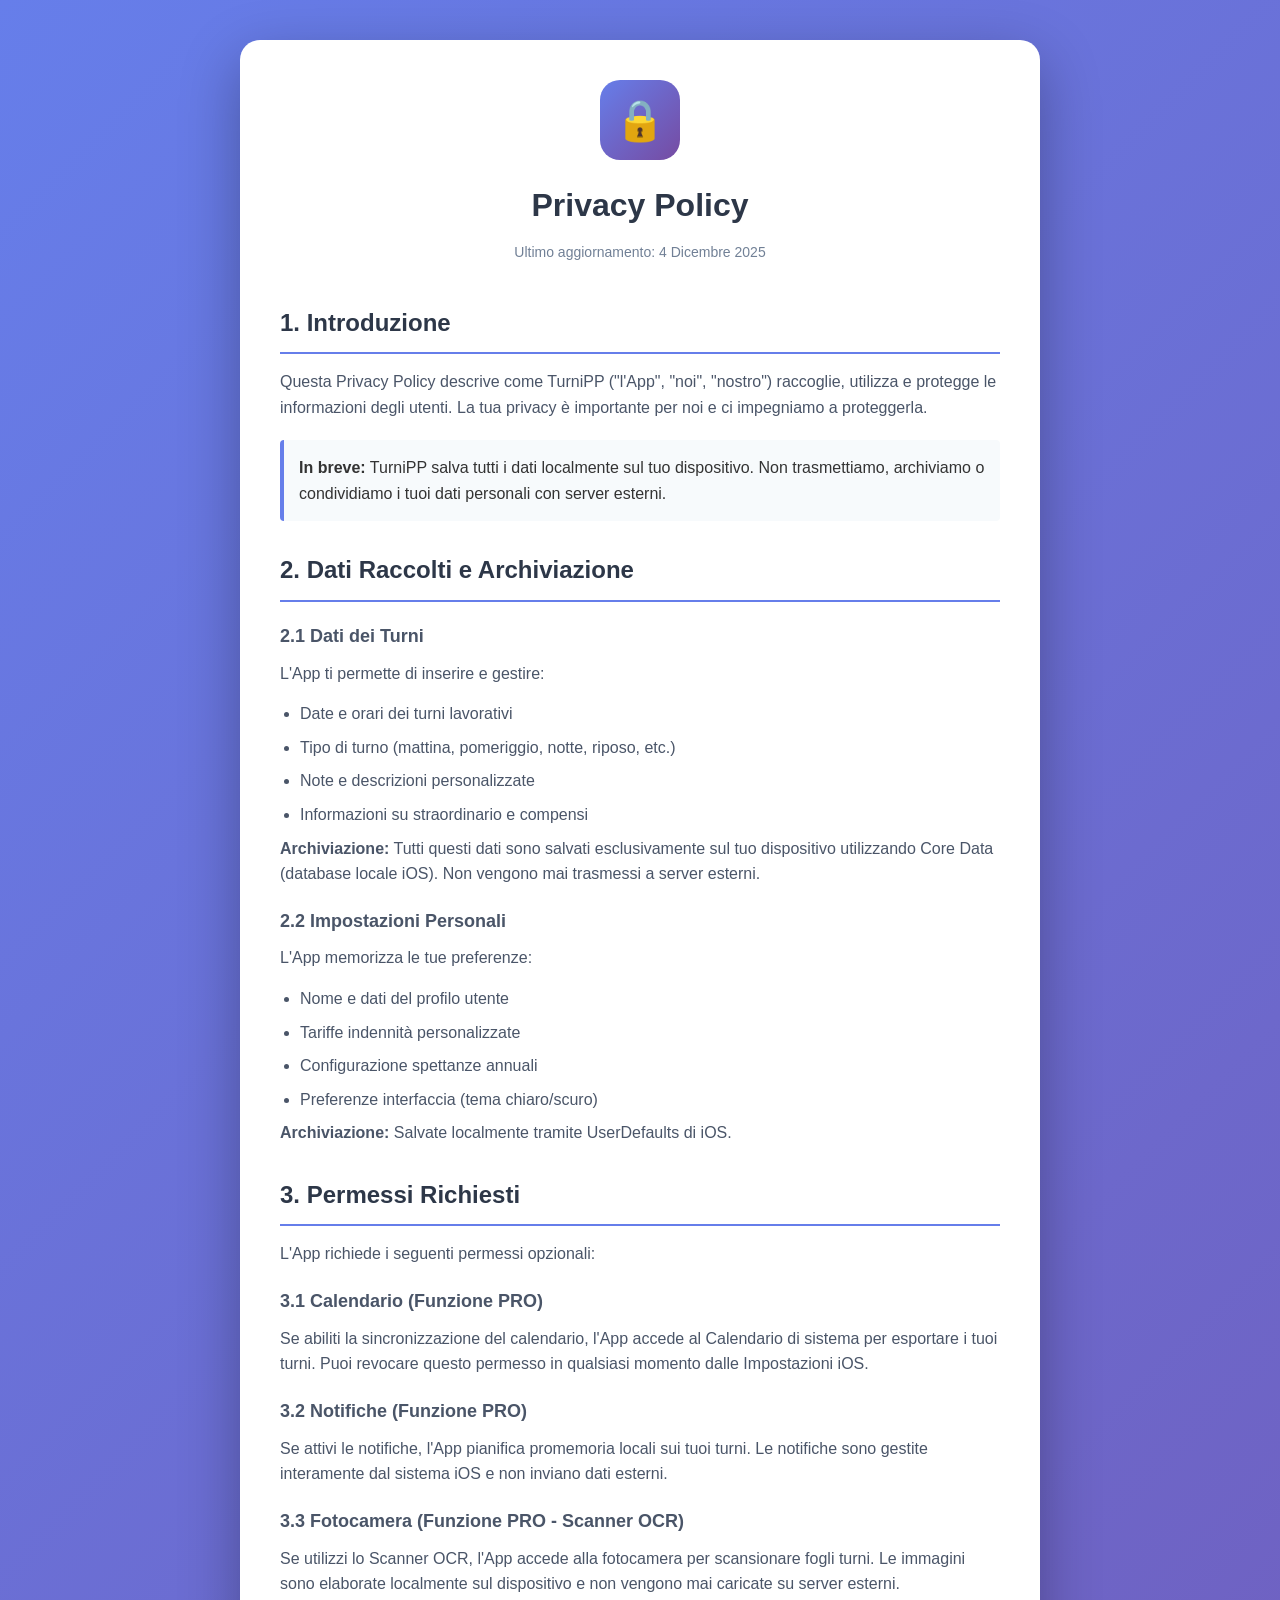
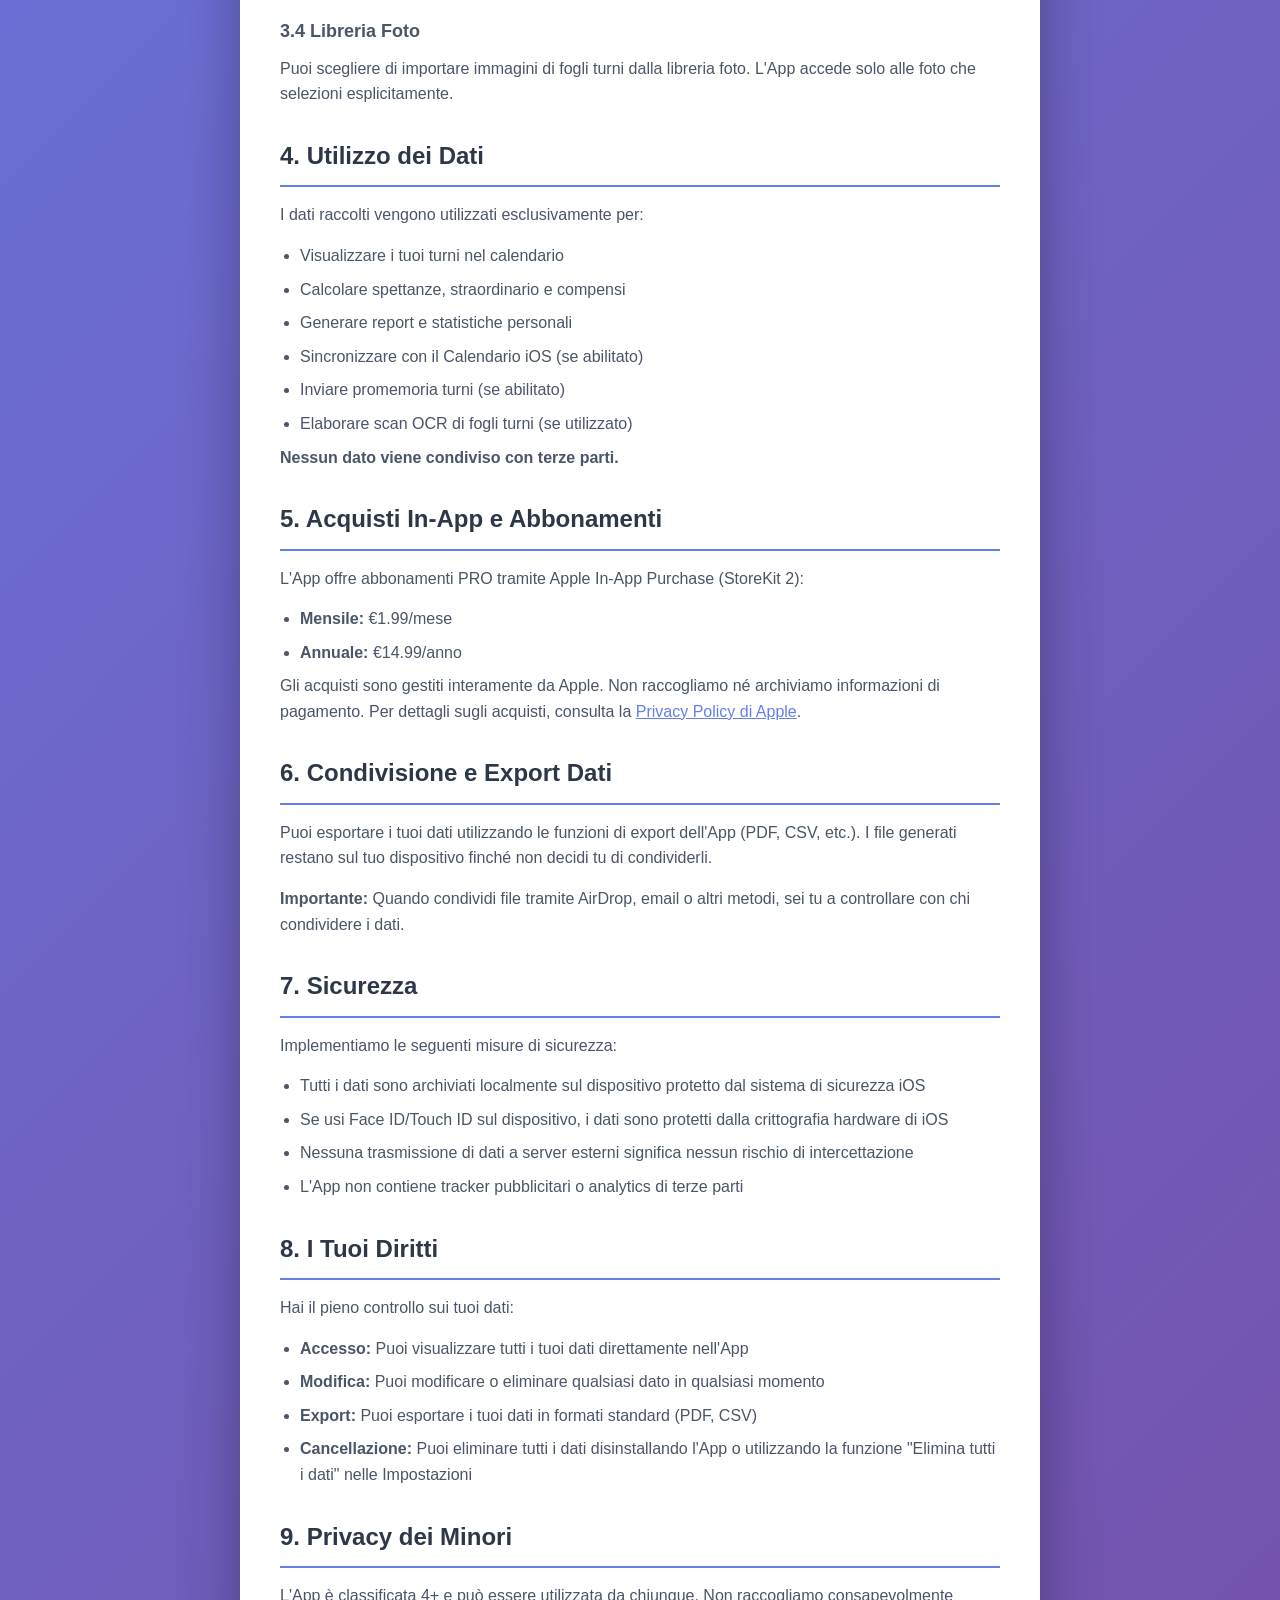
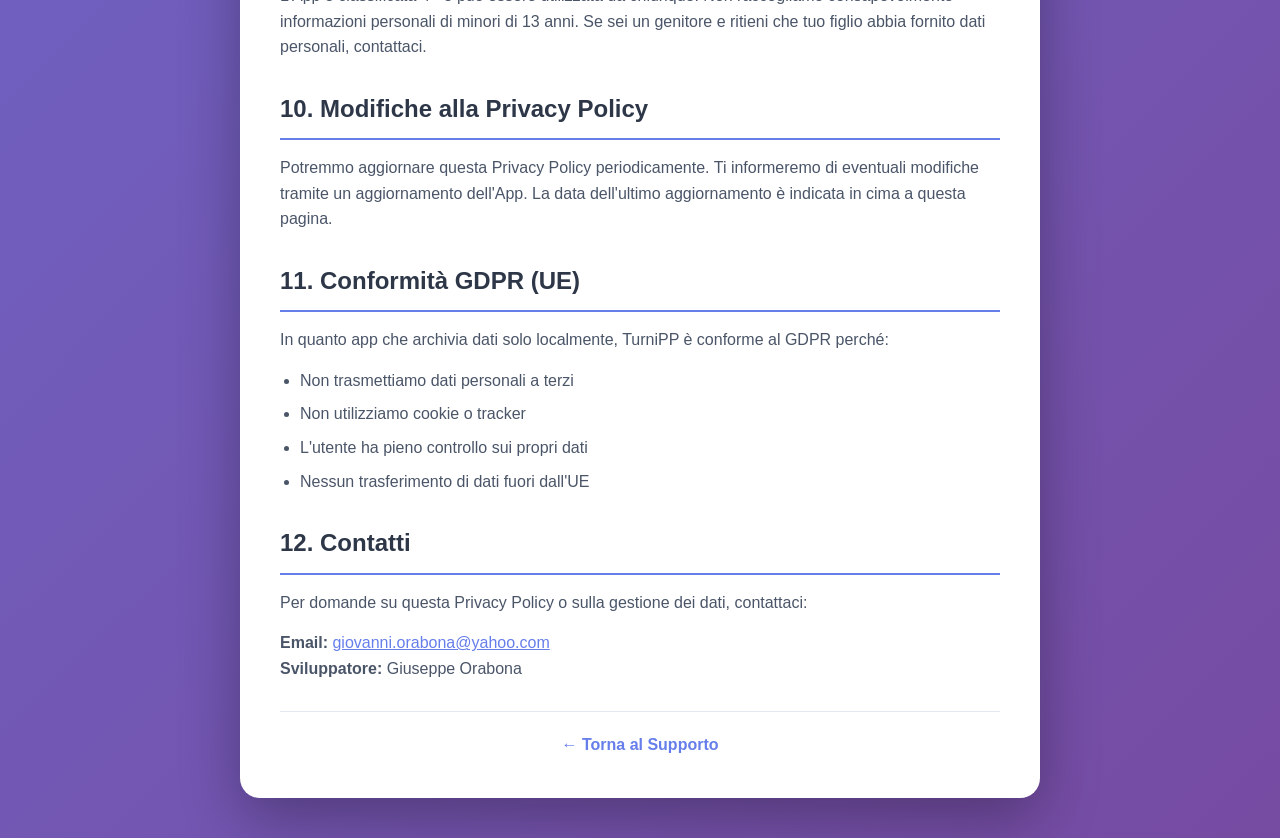
==== privacy.html @ 534ff406 "Add files via upload" ====
<!DOCTYPE html>
<html lang="it">
<head>
    <meta charset="UTF-8">
    <meta name="viewport" content="width=device-width, initial-scale=1.0">
    <title>TurniPP - Privacy Policy</title>
    <style>
        * {
            margin: 0;
            padding: 0;
            box-sizing: border-box;
        }
        body {
            font-family: -apple-system, BlinkMacSystemFont, 'Segoe UI', Roboto, Oxygen, Ubuntu, Cantarell, sans-serif;
            line-height: 1.6;
            color: #333;
            background: linear-gradient(135deg, #667eea 0%, #764ba2 100%);
            min-height: 100vh;
            padding: 40px 20px;
        }
        .container {
            max-width: 800px;
            background: white;
            border-radius: 20px;
            box-shadow: 0 20px 60px rgba(0,0,0,0.3);
            padding: 40px;
            margin: 0 auto;
        }
        .header {
            text-align: center;
            margin-bottom: 40px;
        }
        .icon {
            width: 80px;
            height: 80px;
            background: linear-gradient(135deg, #667eea 0%, #764ba2 100%);
            border-radius: 20px;
            margin: 0 auto 20px;
            display: flex;
            align-items: center;
            justify-content: center;
            font-size: 40px;
        }
        h1 {
            color: #2d3748;
            margin-bottom: 10px;
            font-size: 32px;
        }
        .date {
            color: #718096;
            font-size: 14px;
        }
        .section {
            margin-bottom: 30px;
        }
        h2 {
            color: #2d3748;
            margin-bottom: 15px;
            font-size: 24px;
            border-bottom: 2px solid #667eea;
            padding-bottom: 10px;
        }
        h3 {
            color: #4a5568;
            margin: 20px 0 10px;
            font-size: 18px;
        }
        p {
            color: #4a5568;
            margin-bottom: 15px;
        }
        ul {
            margin-left: 20px;
            color: #4a5568;
        }
        li {
            margin-bottom: 8px;
        }
        .highlight {
            background: #f7fafc;
            border-left: 4px solid #667eea;
            padding: 15px;
            margin: 20px 0;
            border-radius: 4px;
        }
        .back-link {
            text-align: center;
            margin-top: 30px;
            padding-top: 20px;
            border-top: 1px solid #e2e8f0;
        }
        .back-link a {
            color: #667eea;
            text-decoration: none;
            font-weight: 600;
        }
        .back-link a:hover {
            text-decoration: underline;
        }
    </style>
</head>
<body>
    <div class="container">
        <div class="header">
            <div class="icon">🔒</div>
            <h1>Privacy Policy</h1>
            <p class="date">Ultimo aggiornamento: 4 Dicembre 2025</p>
        </div>

        <div class="section">
            <h2>1. Introduzione</h2>
            <p>Questa Privacy Policy descrive come TurniPP ("l'App", "noi", "nostro") raccoglie, utilizza e protegge le informazioni degli utenti. La tua privacy è importante per noi e ci impegniamo a proteggerla.</p>
            <div class="highlight">
                <strong>In breve:</strong> TurniPP salva tutti i dati localmente sul tuo dispositivo. Non trasmettiamo, archiviamo o condividiamo i tuoi dati personali con server esterni.
            </div>
        </div>

        <div class="section">
            <h2>2. Dati Raccolti e Archiviazione</h2>
            <h3>2.1 Dati dei Turni</h3>
            <p>L'App ti permette di inserire e gestire:</p>
            <ul>
                <li>Date e orari dei turni lavorativi</li>
                <li>Tipo di turno (mattina, pomeriggio, notte, riposo, etc.)</li>
                <li>Note e descrizioni personalizzate</li>
                <li>Informazioni su straordinario e compensi</li>
            </ul>
            <p><strong>Archiviazione:</strong> Tutti questi dati sono salvati esclusivamente sul tuo dispositivo utilizzando Core Data (database locale iOS). Non vengono mai trasmessi a server esterni.</p>

            <h3>2.2 Impostazioni Personali</h3>
            <p>L'App memorizza le tue preferenze:</p>
            <ul>
                <li>Nome e dati del profilo utente</li>
                <li>Tariffe indennità personalizzate</li>
                <li>Configurazione spettanze annuali</li>
                <li>Preferenze interfaccia (tema chiaro/scuro)</li>
            </ul>
            <p><strong>Archiviazione:</strong> Salvate localmente tramite UserDefaults di iOS.</p>
        </div>

        <div class="section">
            <h2>3. Permessi Richiesti</h2>
            <p>L'App richiede i seguenti permessi opzionali:</p>

            <h3>3.1 Calendario (Funzione PRO)</h3>
            <p>Se abiliti la sincronizzazione del calendario, l'App accede al Calendario di sistema per esportare i tuoi turni. Puoi revocare questo permesso in qualsiasi momento dalle Impostazioni iOS.</p>

            <h3>3.2 Notifiche (Funzione PRO)</h3>
            <p>Se attivi le notifiche, l'App pianifica promemoria locali sui tuoi turni. Le notifiche sono gestite interamente dal sistema iOS e non inviano dati esterni.</p>

            <h3>3.3 Fotocamera (Funzione PRO - Scanner OCR)</h3>
            <p>Se utilizzi lo Scanner OCR, l'App accede alla fotocamera per scansionare fogli turni. Le immagini sono elaborate localmente sul dispositivo e non vengono mai caricate su server esterni.</p>

            <h3>3.4 Libreria Foto</h3>
            <p>Puoi scegliere di importare immagini di fogli turni dalla libreria foto. L'App accede solo alle foto che selezioni esplicitamente.</p>
        </div>

        <div class="section">
            <h2>4. Utilizzo dei Dati</h2>
            <p>I dati raccolti vengono utilizzati esclusivamente per:</p>
            <ul>
                <li>Visualizzare i tuoi turni nel calendario</li>
                <li>Calcolare spettanze, straordinario e compensi</li>
                <li>Generare report e statistiche personali</li>
                <li>Sincronizzare con il Calendario iOS (se abilitato)</li>
                <li>Inviare promemoria turni (se abilitato)</li>
                <li>Elaborare scan OCR di fogli turni (se utilizzato)</li>
            </ul>
            <p><strong>Nessun dato viene condiviso con terze parti.</strong></p>
        </div>

        <div class="section">
            <h2>5. Acquisti In-App e Abbonamenti</h2>
            <p>L'App offre abbonamenti PRO tramite Apple In-App Purchase (StoreKit 2):</p>
            <ul>
                <li><strong>Mensile:</strong> €1.99/mese</li>
                <li><strong>Annuale:</strong> €14.99/anno</li>
            </ul>
            <p>Gli acquisti sono gestiti interamente da Apple. Non raccogliamo né archiviamo informazioni di pagamento. Per dettagli sugli acquisti, consulta la <a href="https://www.apple.com/legal/privacy/" target="_blank" style="color: #667eea;">Privacy Policy di Apple</a>.</p>
        </div>

        <div class="section">
            <h2>6. Condivisione e Export Dati</h2>
            <p>Puoi esportare i tuoi dati utilizzando le funzioni di export dell'App (PDF, CSV, etc.). I file generati restano sul tuo dispositivo finché non decidi tu di condividerli.</p>
            <p><strong>Importante:</strong> Quando condividi file tramite AirDrop, email o altri metodi, sei tu a controllare con chi condividere i dati.</p>
        </div>

        <div class="section">
            <h2>7. Sicurezza</h2>
            <p>Implementiamo le seguenti misure di sicurezza:</p>
            <ul>
                <li>Tutti i dati sono archiviati localmente sul dispositivo protetto dal sistema di sicurezza iOS</li>
                <li>Se usi Face ID/Touch ID sul dispositivo, i dati sono protetti dalla crittografia hardware di iOS</li>
                <li>Nessuna trasmissione di dati a server esterni significa nessun rischio di intercettazione</li>
                <li>L'App non contiene tracker pubblicitari o analytics di terze parti</li>
            </ul>
        </div>

        <div class="section">
            <h2>8. I Tuoi Diritti</h2>
            <p>Hai il pieno controllo sui tuoi dati:</p>
            <ul>
                <li><strong>Accesso:</strong> Puoi visualizzare tutti i tuoi dati direttamente nell'App</li>
                <li><strong>Modifica:</strong> Puoi modificare o eliminare qualsiasi dato in qualsiasi momento</li>
                <li><strong>Export:</strong> Puoi esportare i tuoi dati in formati standard (PDF, CSV)</li>
                <li><strong>Cancellazione:</strong> Puoi eliminare tutti i dati disinstallando l'App o utilizzando la funzione "Elimina tutti i dati" nelle Impostazioni</li>
            </ul>
        </div>

        <div class="section">
            <h2>9. Privacy dei Minori</h2>
            <p>L'App è classificata 4+ e può essere utilizzata da chiunque. Non raccogliamo consapevolmente informazioni personali di minori di 13 anni. Se sei un genitore e ritieni che tuo figlio abbia fornito dati personali, contattaci.</p>
        </div>

        <div class="section">
            <h2>10. Modifiche alla Privacy Policy</h2>
            <p>Potremmo aggiornare questa Privacy Policy periodicamente. Ti informeremo di eventuali modifiche tramite un aggiornamento dell'App. La data dell'ultimo aggiornamento è indicata in cima a questa pagina.</p>
        </div>

        <div class="section">
            <h2>11. Conformità GDPR (UE)</h2>
            <p>In quanto app che archivia dati solo localmente, TurniPP è conforme al GDPR perché:</p>
            <ul>
                <li>Non trasmettiamo dati personali a terzi</li>
                <li>Non utilizziamo cookie o tracker</li>
                <li>L'utente ha pieno controllo sui propri dati</li>
                <li>Nessun trasferimento di dati fuori dall'UE</li>
            </ul>
        </div>

        <div class="section">
            <h2>12. Contatti</h2>
            <p>Per domande su questa Privacy Policy o sulla gestione dei dati, contattaci:</p>
            <p>
                <strong>Email:</strong> <a href="mailto:giovanni.orabona@yahoo.com" style="color: #667eea;">giovanni.orabona@yahoo.com</a><br>
                <strong>Sviluppatore:</strong> Giuseppe Orabona
            </p>
        </div>

        <div class="back-link">
            <a href="support.html">← Torna al Supporto</a>
        </div>
    </div>
</body>
</html>
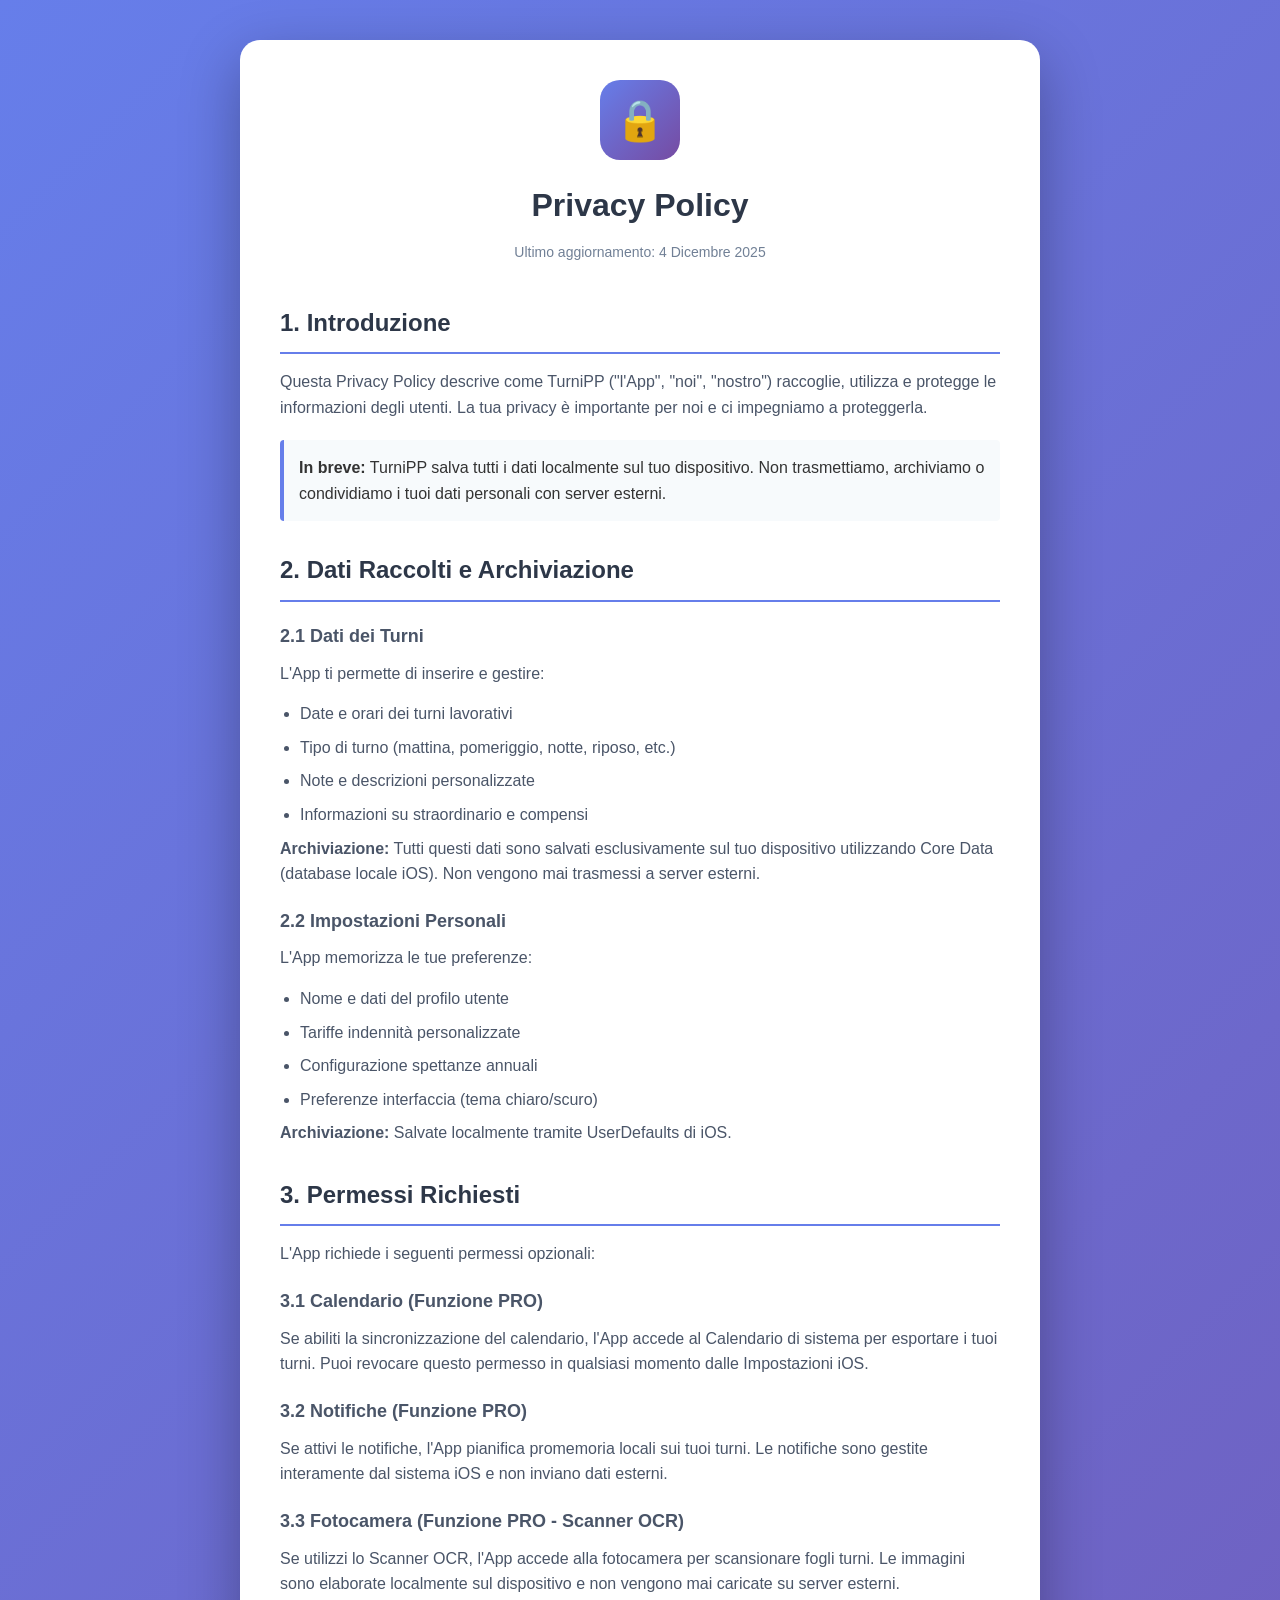
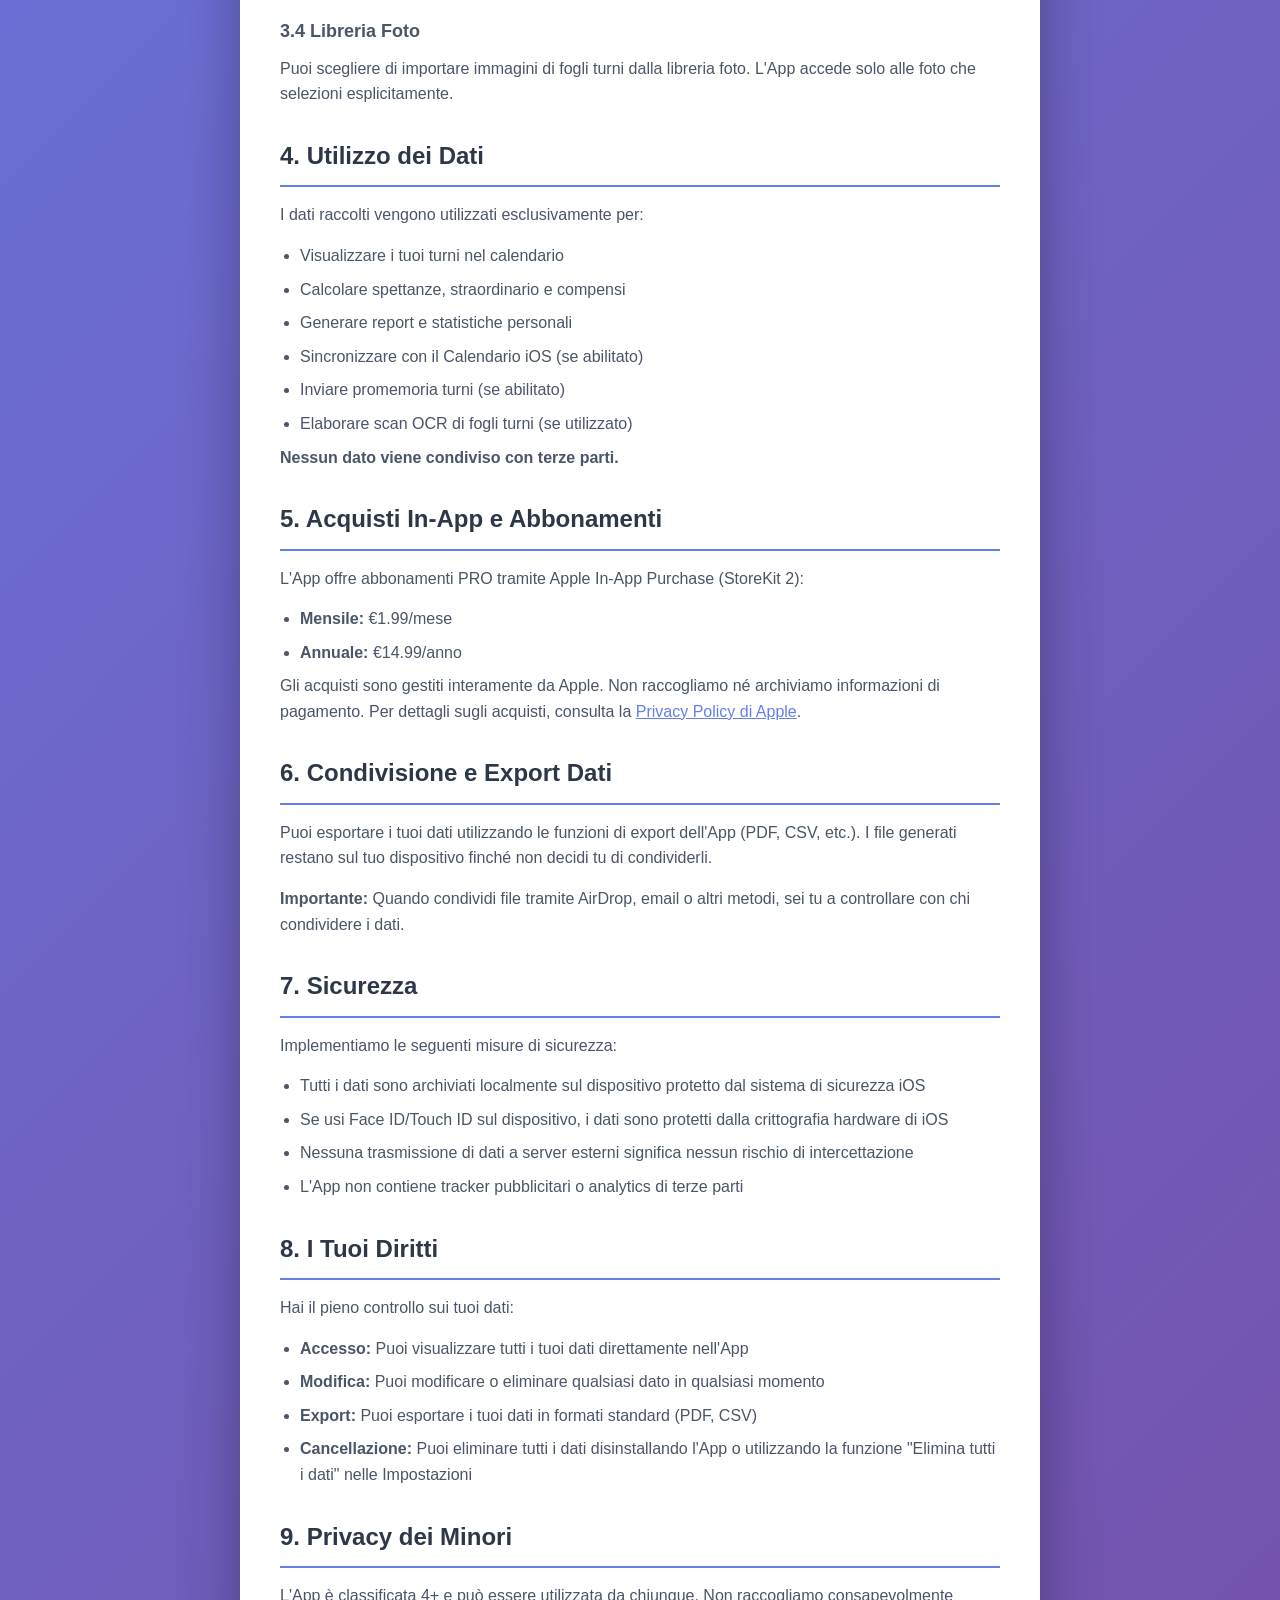
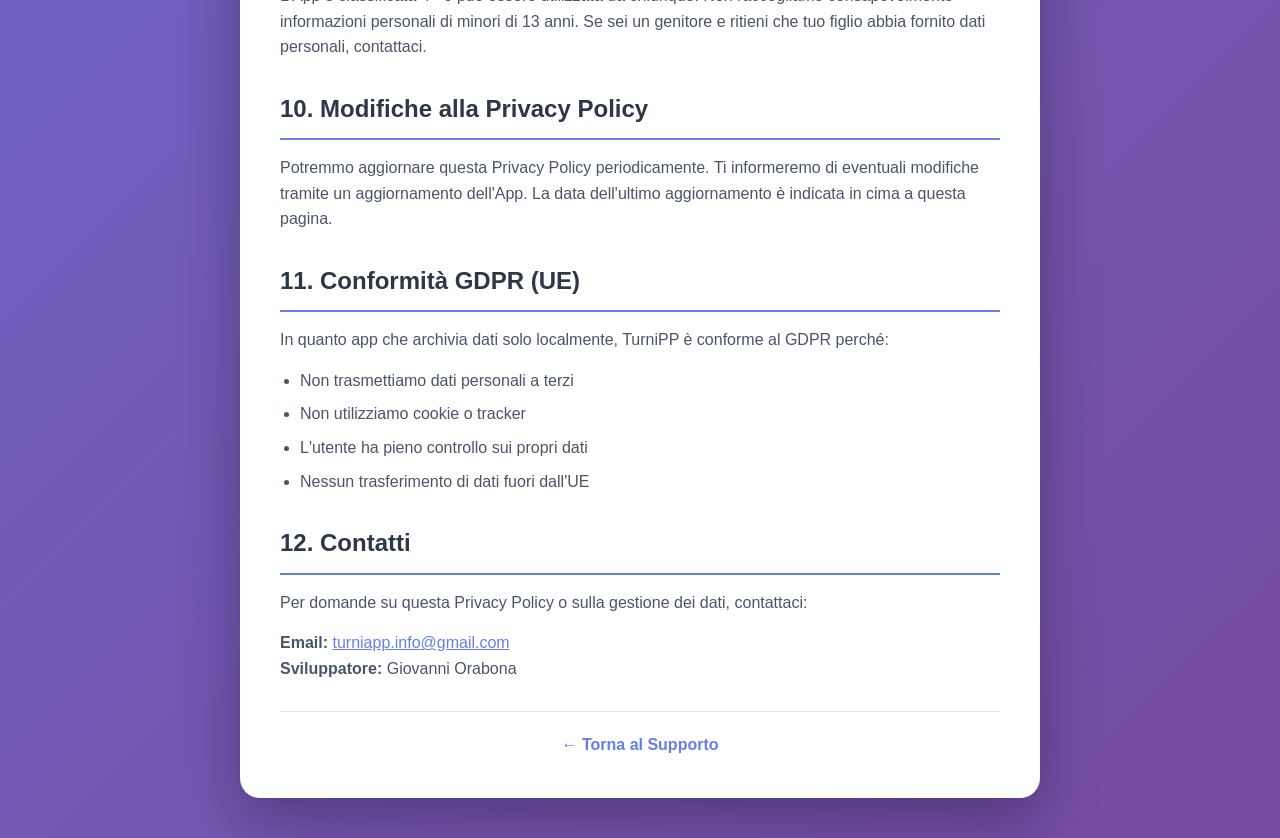
==== commit 5a914568: "Update privacy.html" ====
--- a/privacy.html
+++ b/privacy.html
@@ -232,8 +232,8 @@
             <h2>12. Contatti</h2>
             <p>Per domande su questa Privacy Policy o sulla gestione dei dati, contattaci:</p>
             <p>
-                <strong>Email:</strong> <a href="mailto:giovanni.orabona@yahoo.com" style="color: #667eea;">giovanni.orabona@yahoo.com</a><br>
-                <strong>Sviluppatore:</strong> Giuseppe Orabona
+                <strong>Email:</strong> <a href="mailto:turniapp.info@gmail.com" style="color: #667eea;">turniapp.info@gmail.com</a><br>
+                <strong>Sviluppatore:</strong> Giovanni Orabona
             </p>
         </div>
 
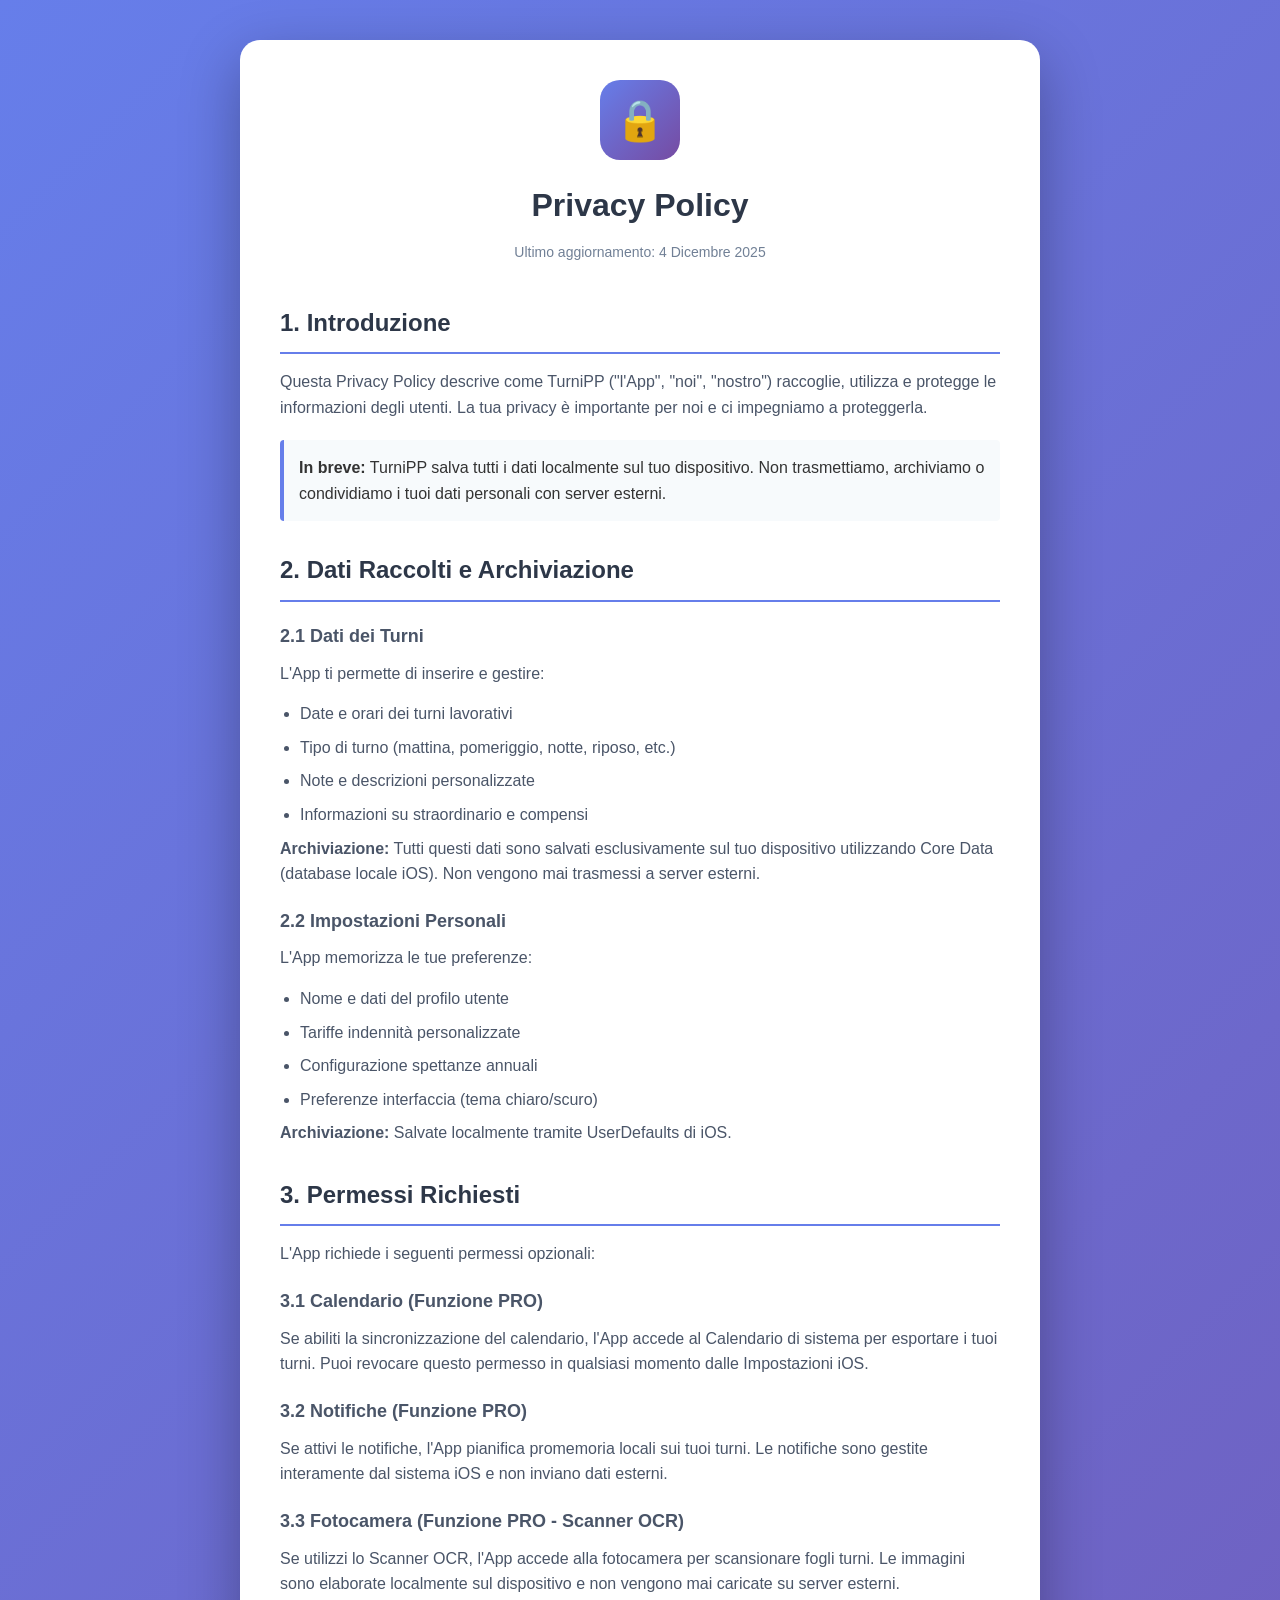
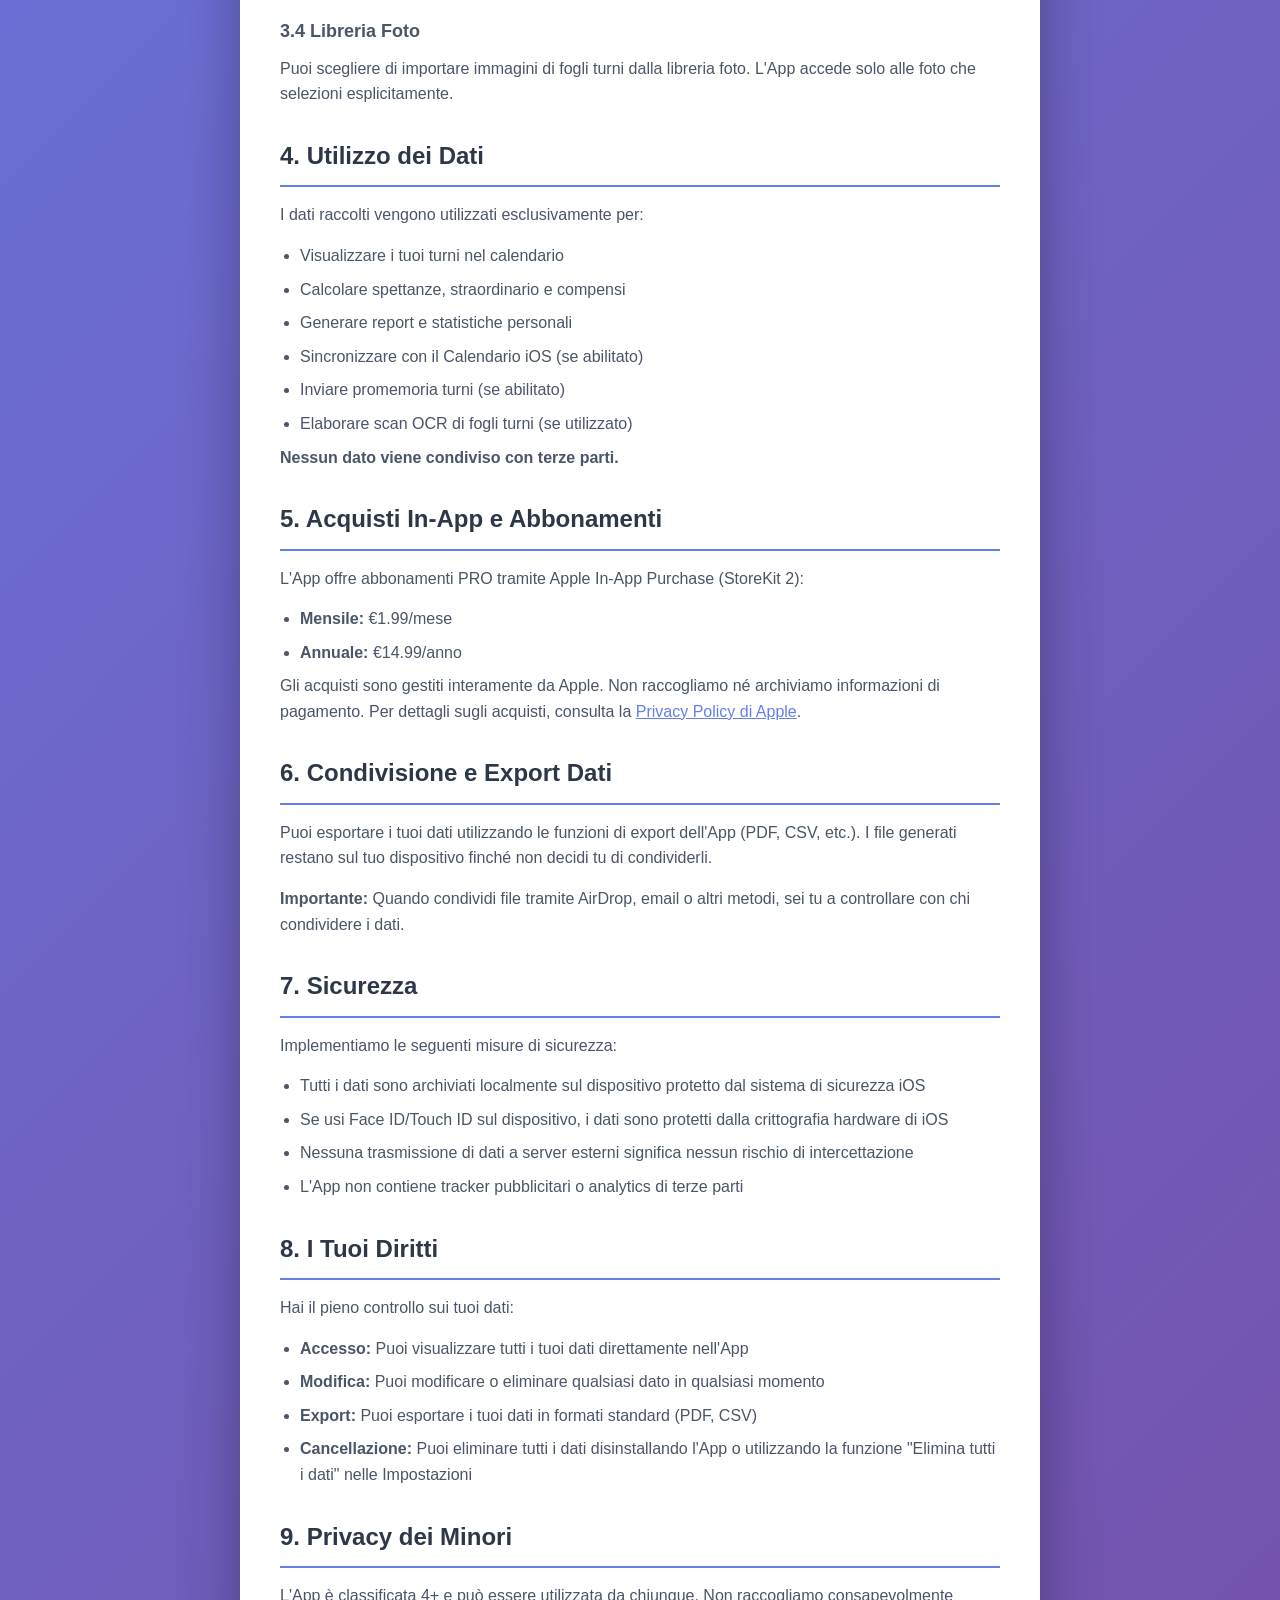
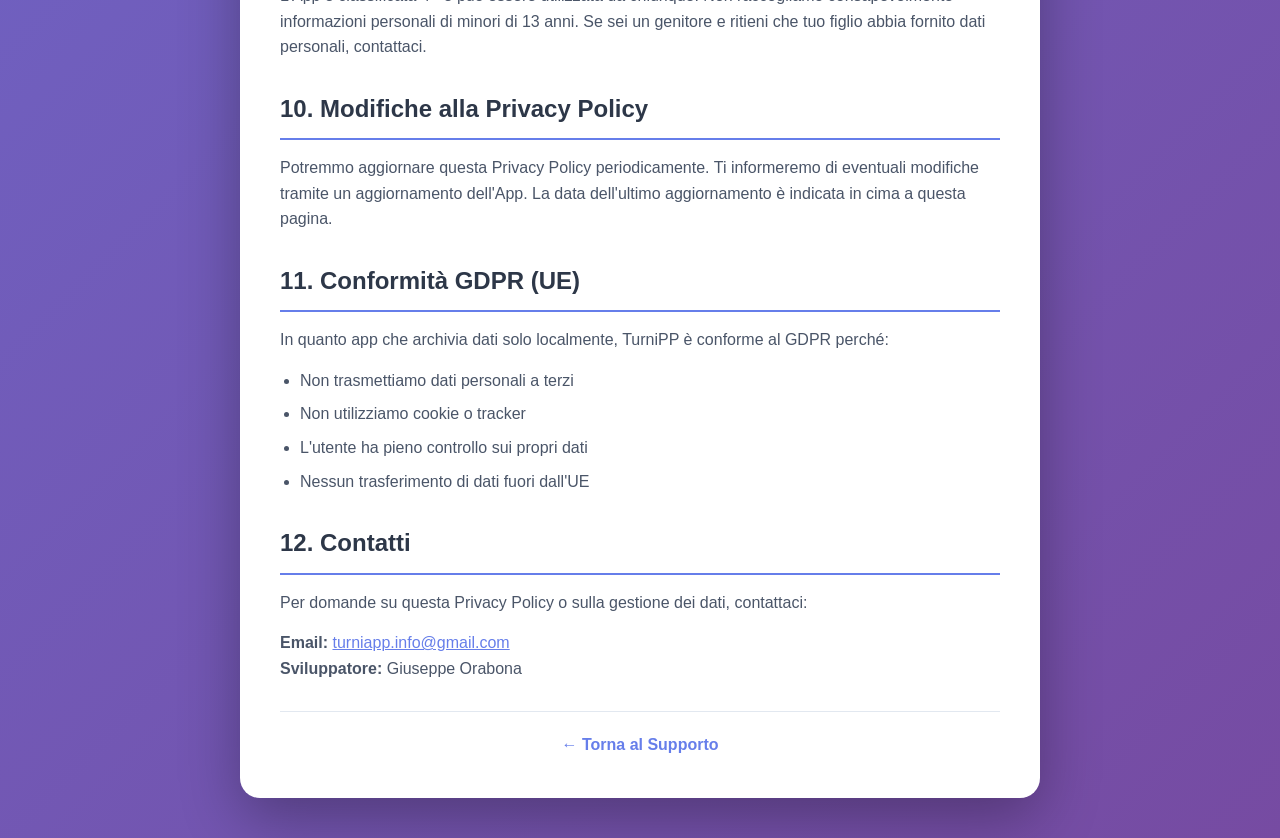
==== commit 606f9d47: "Corretto nome sviluppatore: Giuseppe Orabona" ====
--- a/privacy.html
+++ b/privacy.html
@@ -233,7 +233,7 @@
             <p>Per domande su questa Privacy Policy o sulla gestione dei dati, contattaci:</p>
             <p>
                 <strong>Email:</strong> <a href="mailto:turniapp.info@gmail.com" style="color: #667eea;">turniapp.info@gmail.com</a><br>
-                <strong>Sviluppatore:</strong> Giovanni Orabona
+                <strong>Sviluppatore:</strong> Giuseppe Orabona
             </p>
         </div>
 
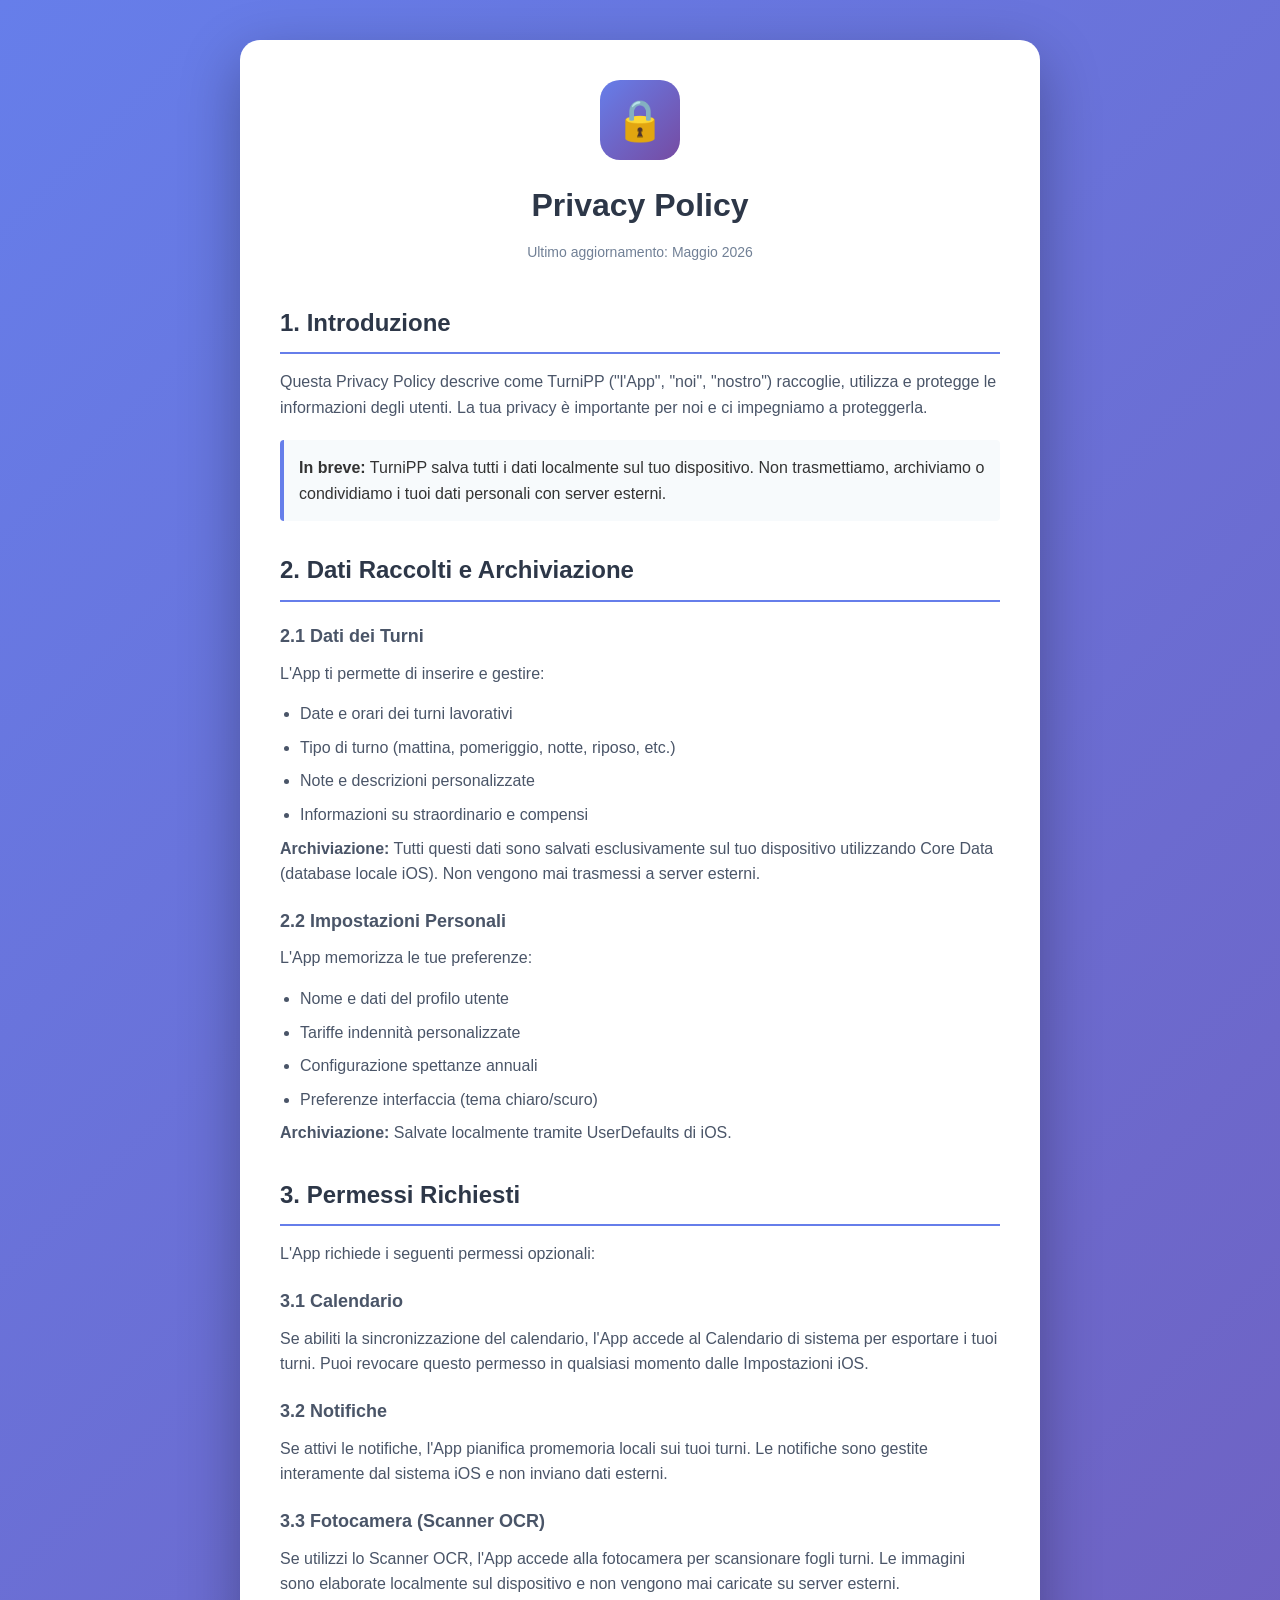
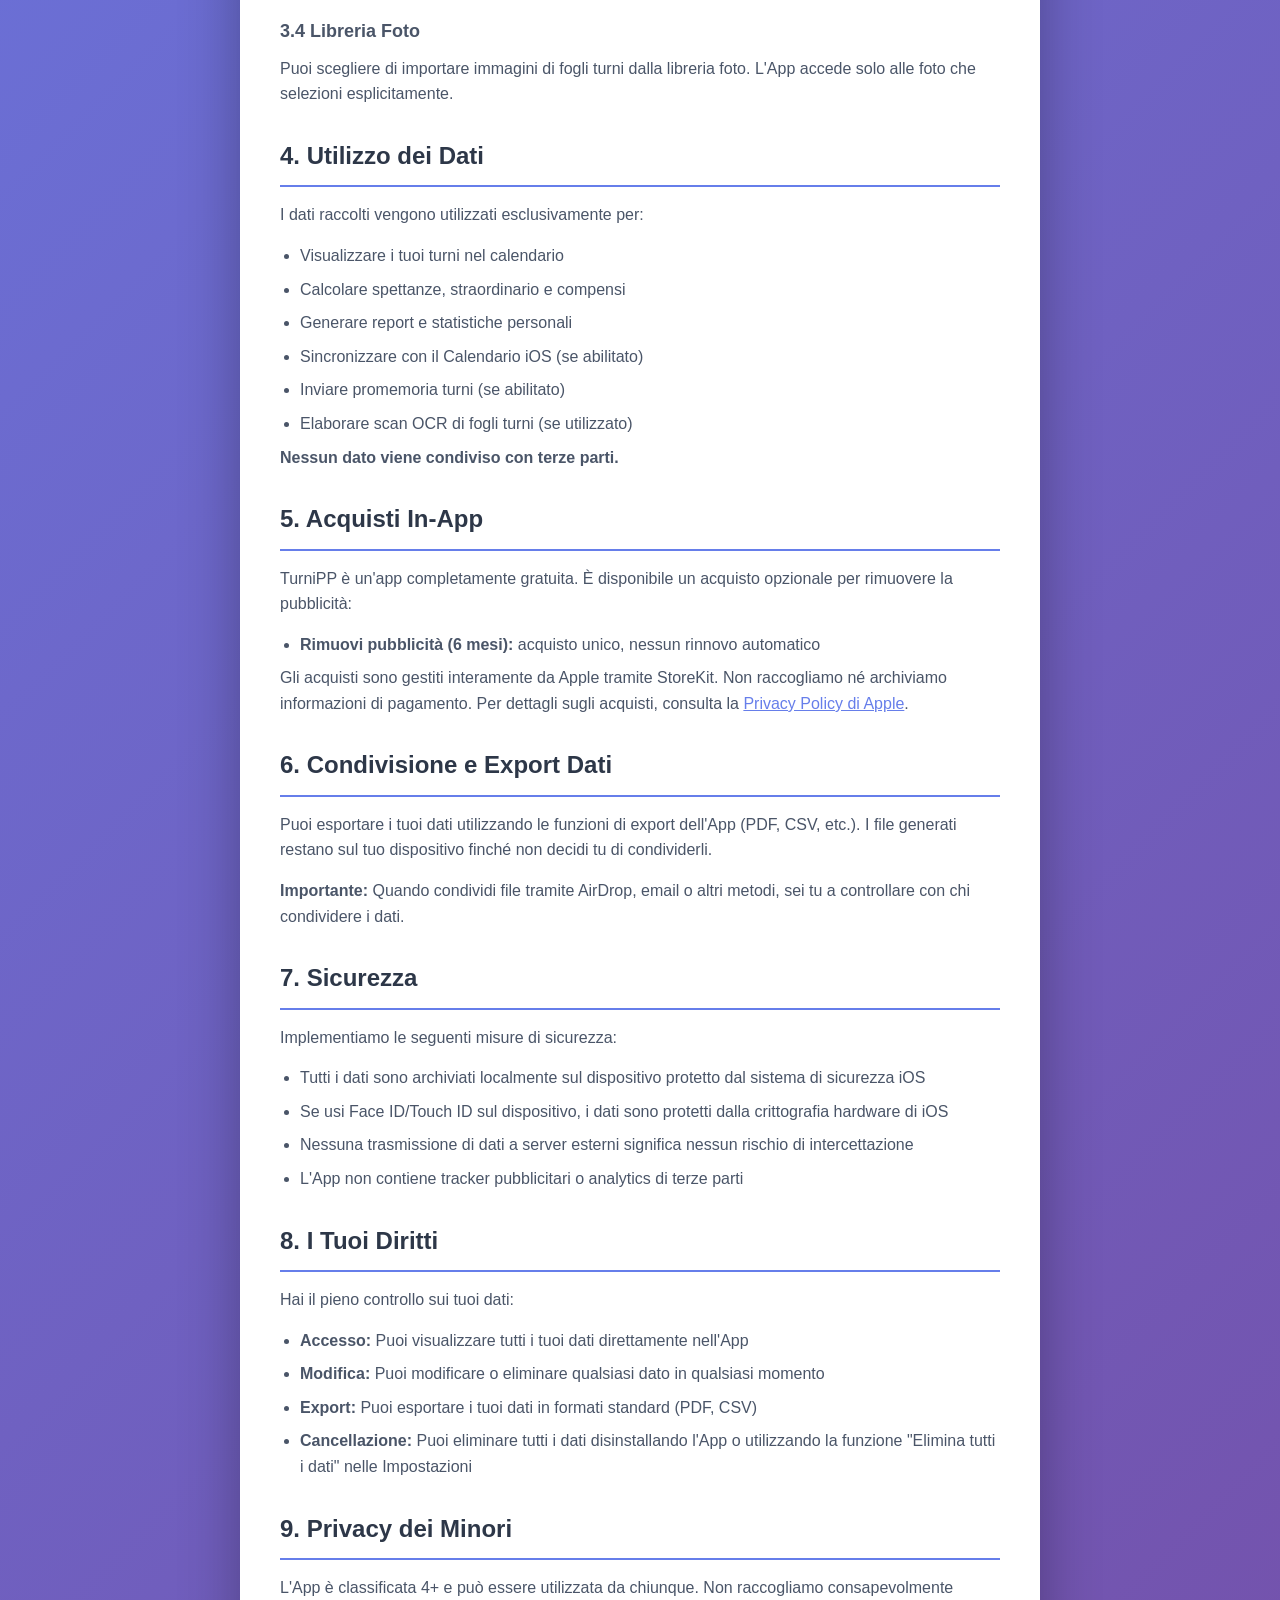
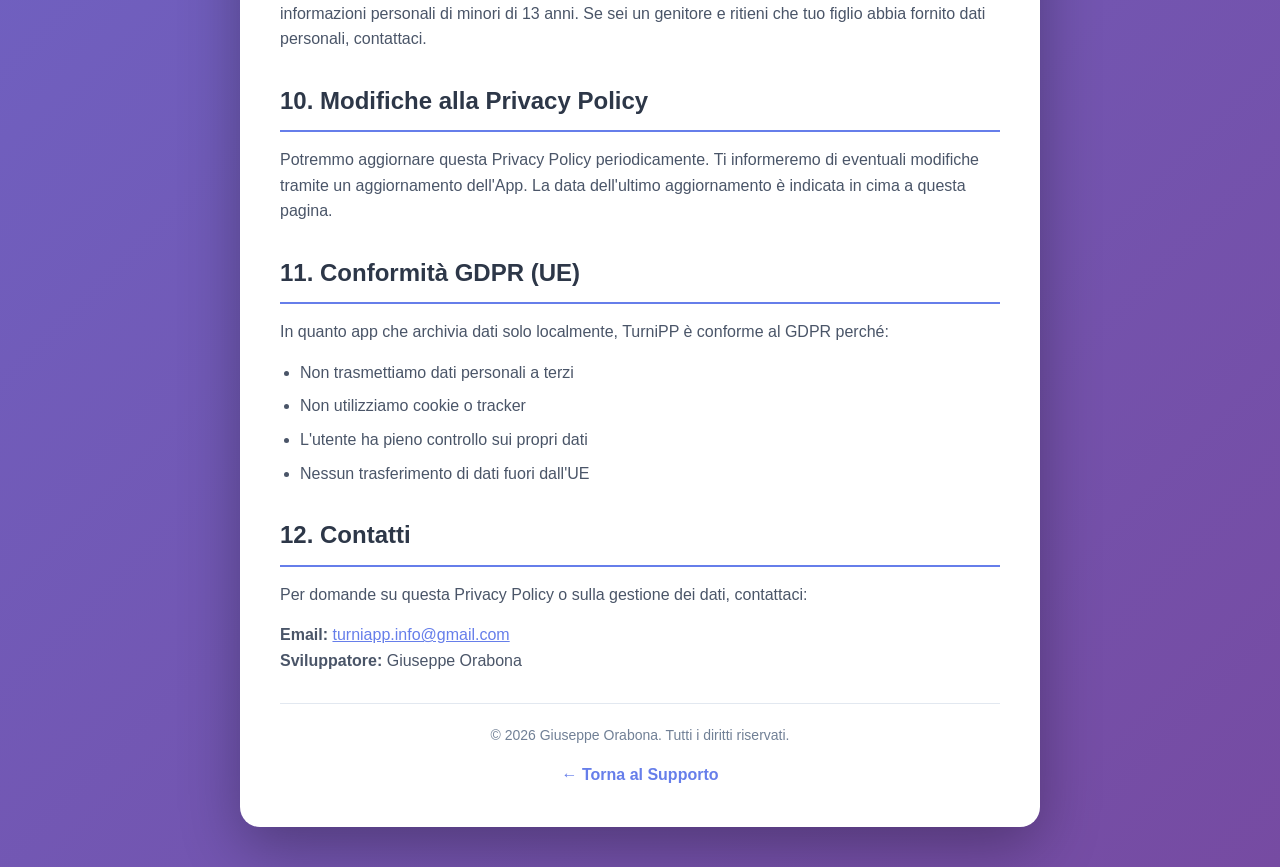
==== commit 26b435fa: "Aggiorna pagine legali: app gratuita, rimuovi pub 6 mesi, EULA corretto, maggio 2026" ====
--- a/privacy.html
+++ b/privacy.html
@@ -104,7 +104,7 @@
         <div class="header">
             <div class="icon">🔒</div>
             <h1>Privacy Policy</h1>
-            <p class="date">Ultimo aggiornamento: 4 Dicembre 2025</p>
+            <p class="date">Ultimo aggiornamento: Maggio 2026</p>
         </div>
 
         <div class="section">
@@ -142,13 +142,13 @@
             <h2>3. Permessi Richiesti</h2>
             <p>L'App richiede i seguenti permessi opzionali:</p>
 
-            <h3>3.1 Calendario (Funzione PRO)</h3>
+            <h3>3.1 Calendario</h3>
             <p>Se abiliti la sincronizzazione del calendario, l'App accede al Calendario di sistema per esportare i tuoi turni. Puoi revocare questo permesso in qualsiasi momento dalle Impostazioni iOS.</p>
 
-            <h3>3.2 Notifiche (Funzione PRO)</h3>
+            <h3>3.2 Notifiche</h3>
             <p>Se attivi le notifiche, l'App pianifica promemoria locali sui tuoi turni. Le notifiche sono gestite interamente dal sistema iOS e non inviano dati esterni.</p>
 
-            <h3>3.3 Fotocamera (Funzione PRO - Scanner OCR)</h3>
+            <h3>3.3 Fotocamera (Scanner OCR)</h3>
             <p>Se utilizzi lo Scanner OCR, l'App accede alla fotocamera per scansionare fogli turni. Le immagini sono elaborate localmente sul dispositivo e non vengono mai caricate su server esterni.</p>
 
             <h3>3.4 Libreria Foto</h3>
@@ -170,13 +170,12 @@
         </div>
 
         <div class="section">
-            <h2>5. Acquisti In-App e Abbonamenti</h2>
-            <p>L'App offre abbonamenti PRO tramite Apple In-App Purchase (StoreKit 2):</p>
-            <ul>
-                <li><strong>Mensile:</strong> €1.99/mese</li>
-                <li><strong>Annuale:</strong> €14.99/anno</li>
-            </ul>
-            <p>Gli acquisti sono gestiti interamente da Apple. Non raccogliamo né archiviamo informazioni di pagamento. Per dettagli sugli acquisti, consulta la <a href="https://www.apple.com/legal/privacy/" target="_blank" style="color: #667eea;">Privacy Policy di Apple</a>.</p>
+            <h2>5. Acquisti In-App</h2>
+            <p>TurniPP è un'app completamente gratuita. È disponibile un acquisto opzionale per rimuovere la pubblicità:</p>
+            <ul>
+                <li><strong>Rimuovi pubblicità (6 mesi):</strong> acquisto unico, nessun rinnovo automatico</li>
+            </ul>
+            <p>Gli acquisti sono gestiti interamente da Apple tramite StoreKit. Non raccogliamo né archiviamo informazioni di pagamento. Per dettagli sugli acquisti, consulta la <a href="https://www.apple.com/legal/privacy/" target="_blank" style="color: #667eea;">Privacy Policy di Apple</a>.</p>
         </div>
 
         <div class="section">
@@ -238,6 +237,7 @@
         </div>
 
         <div class="back-link">
+            <p style="color:#718096;font-size:14px">© 2026 Giuseppe Orabona. Tutti i diritti riservati.</p>
             <a href="support.html">← Torna al Supporto</a>
         </div>
     </div>
